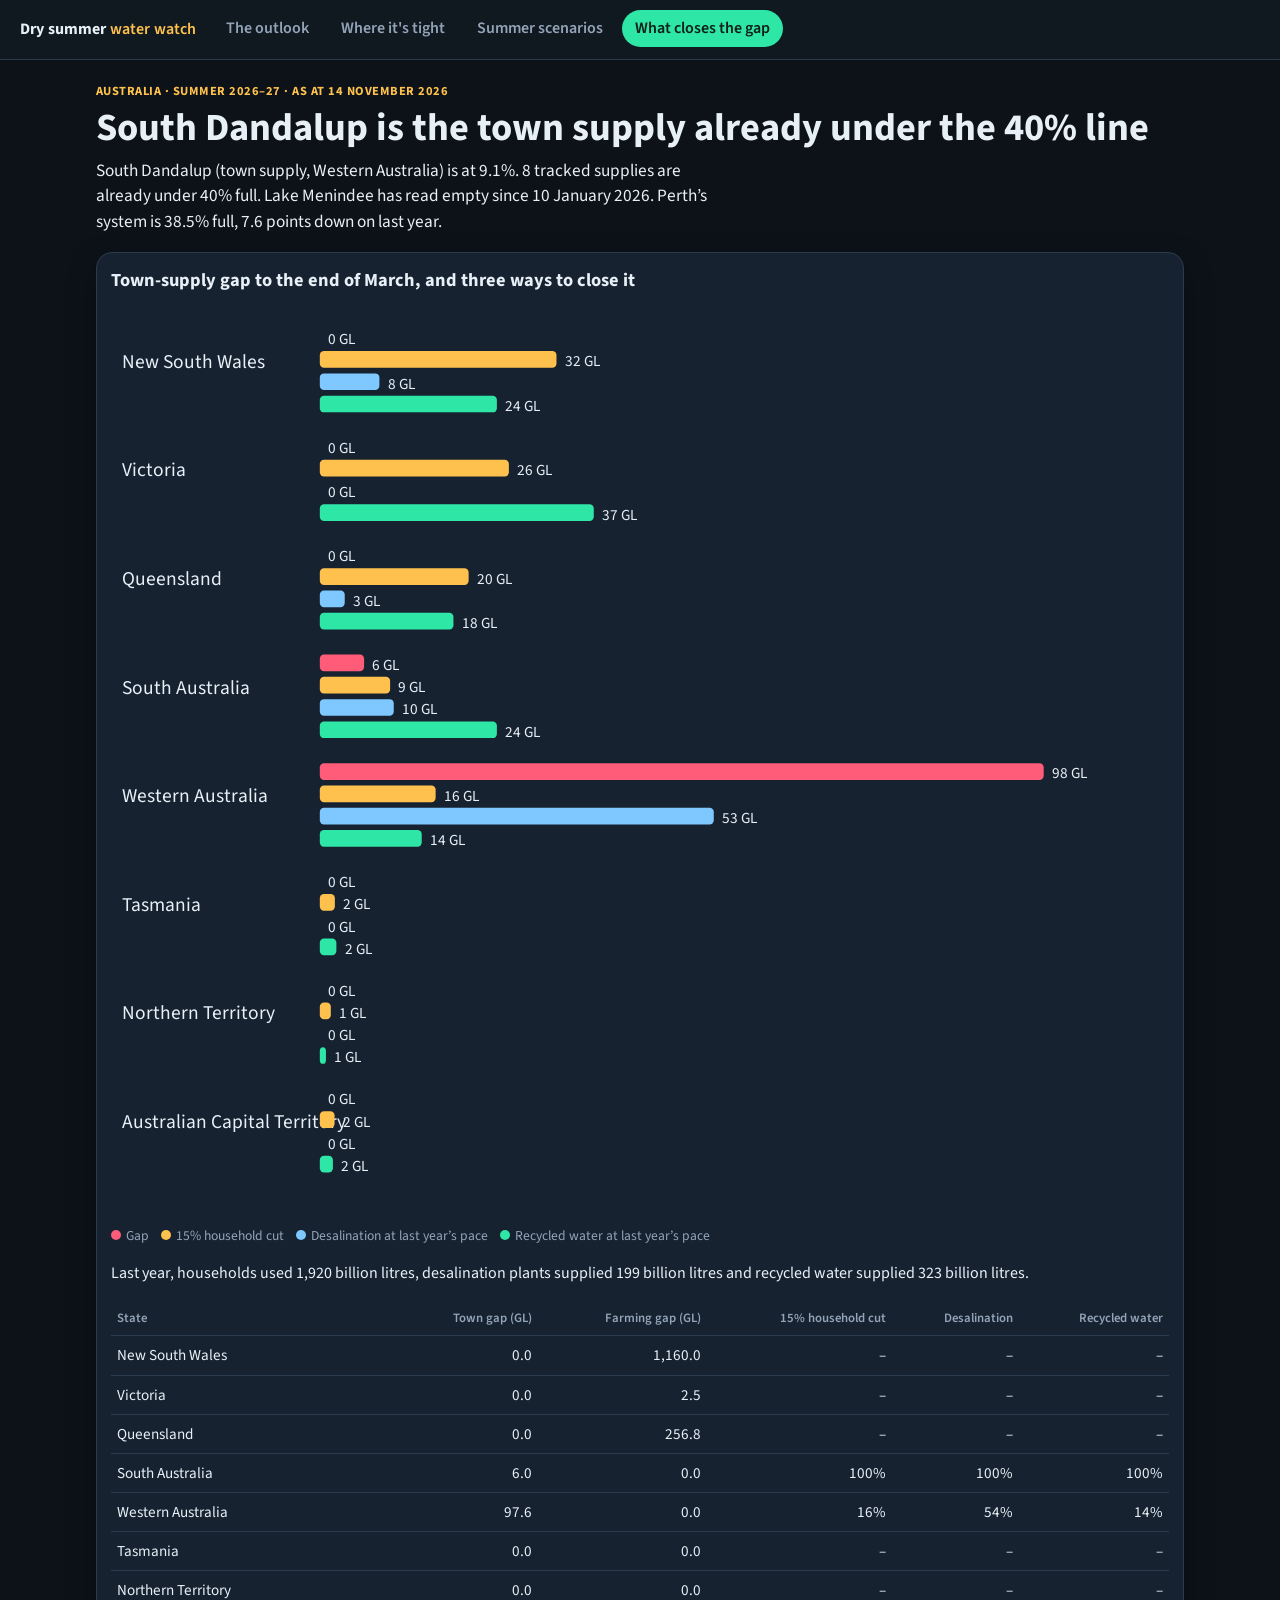
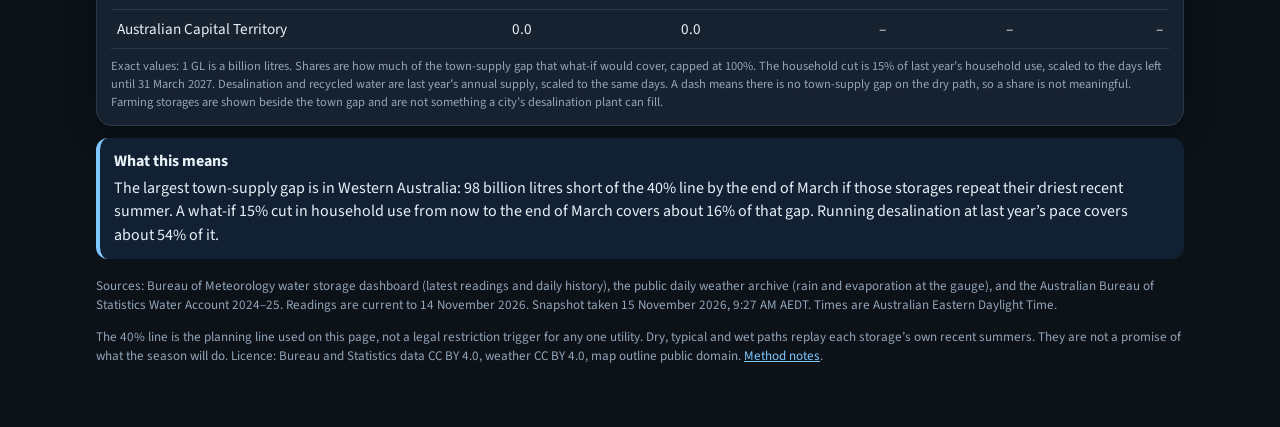
==== site/levers.html @ d5bb5672 "Add a dry-summer water watch on Bureau storage readings. Track which Australian supplies are already" ====
<!DOCTYPE html>
<html lang="en-AU">
<head>
  <meta charset="utf-8">
  <meta name="viewport" content="width=device-width, initial-scale=1">
  <title>What closes the gap · Dry summer water watch</title>
  <link rel="preconnect" href="https://fonts.googleapis.com">
  <link rel="stylesheet" href="https://fonts.googleapis.com/css2?family=Source+Sans+3:wght@400;600;700&amp;display=swap">
  <link rel="stylesheet" href="./assets/style.css">
</head>
<body>
  <header class="topbar">
    <div class="brand">Dry summer <span>water watch</span></div>
    <nav class="tabs" aria-label="Sections"><a class="tab" href="./index.html">The outlook</a><a class="tab" href="./tight.html">Where it&#x27;s tight</a><a class="tab" href="./scenarios.html">Summer scenarios</a><a class="tab active" href="./levers.html">What closes the gap</a></nav>
  </header>
  <main class="wrap">
    <section class="banner"><p class="eyebrow">Australia · summer 2026–27 · as at 14 November 2026</p><h1>South Dandalup is the town supply already under the 40% line</h1><p class="lede">South Dandalup (town supply, Western Australia) is at 9.1%. 8 tracked supplies are already under 40% full. Lake Menindee has read empty since 10 January 2026. Perth’s system is 38.5% full, 7.6 points down on last year.</p></section><section class="panel"><h2>Town-supply gap to the end of March, and three ways to close it</h2><svg class="chart" viewBox="0 0 760 660" role="img" aria-label="Town-supply gap against three what-if responses"><text x="8" y="48" font-size="14">New South Wales</text><rect x="150" y="20" width="0.0" height="12" rx="3" fill="#ff5c7a"/><text x="156.0" y="31" font-size="11">0 GL</text><rect x="150" y="36" width="170.0" height="12" rx="3" fill="#ffc14d"/><text x="326.0" y="47" font-size="11">32 GL</text><rect x="150" y="52" width="42.8" height="12" rx="3" fill="#7ec8ff"/><text x="198.8" y="63" font-size="11">8 GL</text><rect x="150" y="68" width="127.2" height="12" rx="3" fill="#2ee6a6"/><text x="283.2" y="79" font-size="11">24 GL</text><text x="8" y="126" font-size="14">Victoria</text><rect x="150" y="98" width="0.0" height="12" rx="3" fill="#ff5c7a"/><text x="156.0" y="109" font-size="11">0 GL</text><rect x="150" y="114" width="135.8" height="12" rx="3" fill="#ffc14d"/><text x="291.8" y="125" font-size="11">26 GL</text><rect x="150" y="130" width="0.0" height="12" rx="3" fill="#7ec8ff"/><text x="156.0" y="141" font-size="11">0 GL</text><rect x="150" y="146" width="196.8" height="12" rx="3" fill="#2ee6a6"/><text x="352.8" y="157" font-size="11">37 GL</text><text x="8" y="204" font-size="14">Queensland</text><rect x="150" y="176" width="0.0" height="12" rx="3" fill="#ff5c7a"/><text x="156.0" y="187" font-size="11">0 GL</text><rect x="150" y="192" width="106.9" height="12" rx="3" fill="#ffc14d"/><text x="262.9" y="203" font-size="11">20 GL</text><rect x="150" y="208" width="17.9" height="12" rx="3" fill="#7ec8ff"/><text x="173.9" y="219" font-size="11">3 GL</text><rect x="150" y="224" width="96.0" height="12" rx="3" fill="#2ee6a6"/><text x="252.0" y="235" font-size="11">18 GL</text><text x="8" y="282" font-size="14">South Australia</text><rect x="150" y="254" width="31.8" height="12" rx="3" fill="#ff5c7a"/><text x="187.8" y="265" font-size="11">6 GL</text><rect x="150" y="270" width="50.5" height="12" rx="3" fill="#ffc14d"/><text x="206.5" y="281" font-size="11">9 GL</text><rect x="150" y="286" width="53.1" height="12" rx="3" fill="#7ec8ff"/><text x="209.1" y="297" font-size="11">10 GL</text><rect x="150" y="302" width="127.2" height="12" rx="3" fill="#2ee6a6"/><text x="283.2" y="313" font-size="11">24 GL</text><text x="8" y="360" font-size="14">Western Australia</text><rect x="150" y="332" width="520.0" height="12" rx="3" fill="#ff5c7a"/><text x="676.0" y="343" font-size="11">98 GL</text><rect x="150" y="348" width="83.2" height="12" rx="3" fill="#ffc14d"/><text x="239.2" y="359" font-size="11">16 GL</text><rect x="150" y="364" width="283.0" height="12" rx="3" fill="#7ec8ff"/><text x="439.0" y="375" font-size="11">53 GL</text><rect x="150" y="380" width="73.2" height="12" rx="3" fill="#2ee6a6"/><text x="229.2" y="391" font-size="11">14 GL</text><text x="8" y="438" font-size="14">Tasmania</text><rect x="150" y="410" width="0.0" height="12" rx="3" fill="#ff5c7a"/><text x="156.0" y="421" font-size="11">0 GL</text><rect x="150" y="426" width="10.8" height="12" rx="3" fill="#ffc14d"/><text x="166.8" y="437" font-size="11">2 GL</text><rect x="150" y="442" width="0.0" height="12" rx="3" fill="#7ec8ff"/><text x="156.0" y="453" font-size="11">0 GL</text><rect x="150" y="458" width="11.9" height="12" rx="3" fill="#2ee6a6"/><text x="167.9" y="469" font-size="11">2 GL</text><text x="8" y="516" font-size="14">Northern Territory</text><rect x="150" y="488" width="0.0" height="12" rx="3" fill="#ff5c7a"/><text x="156.0" y="499" font-size="11">0 GL</text><rect x="150" y="504" width="7.9" height="12" rx="3" fill="#ffc14d"/><text x="163.9" y="515" font-size="11">1 GL</text><rect x="150" y="520" width="0.0" height="12" rx="3" fill="#7ec8ff"/><text x="156.0" y="531" font-size="11">0 GL</text><rect x="150" y="536" width="4.4" height="12" rx="3" fill="#2ee6a6"/><text x="160.4" y="547" font-size="11">1 GL</text><text x="8" y="594" font-size="14">Australian Capital Territory</text><rect x="150" y="566" width="0.0" height="12" rx="3" fill="#ff5c7a"/><text x="156.0" y="577" font-size="11">0 GL</text><rect x="150" y="582" width="10.6" height="12" rx="3" fill="#ffc14d"/><text x="166.6" y="593" font-size="11">2 GL</text><rect x="150" y="598" width="0.0" height="12" rx="3" fill="#7ec8ff"/><text x="156.0" y="609" font-size="11">0 GL</text><rect x="150" y="614" width="9.4" height="12" rx="3" fill="#2ee6a6"/><text x="165.4" y="625" font-size="11">2 GL</text></svg><div class="legend"><span><i class="swatch" style="background:#ff5c7a"></i>Gap</span><span><i class="swatch" style="background:#ffc14d"></i>15% household cut</span><span><i class="swatch" style="background:#7ec8ff"></i>Desalination at last year’s pace</span><span><i class="swatch" style="background:#2ee6a6"></i>Recycled water at last year’s pace</span></div><p>Last year, households used 1,920 billion litres, desalination plants supplied 199 billion litres and recycled water supplied 323 billion litres.</p><table><thead><tr><th>State</th><th class='num'>Town gap (GL)</th><th class='num'>Farming gap (GL)</th><th class='num'>15% household cut</th><th class='num'>Desalination</th><th class='num'>Recycled water</th></tr></thead><tbody><tr><td>New South Wales</td><td class='num'>0.0</td><td class='num'>1,160.0</td><td class='num'>–</td><td class='num'>–</td><td class='num'>–</td></tr><tr><td>Victoria</td><td class='num'>0.0</td><td class='num'>2.5</td><td class='num'>–</td><td class='num'>–</td><td class='num'>–</td></tr><tr><td>Queensland</td><td class='num'>0.0</td><td class='num'>256.8</td><td class='num'>–</td><td class='num'>–</td><td class='num'>–</td></tr><tr><td>South Australia</td><td class='num'>6.0</td><td class='num'>0.0</td><td class='num'>100%</td><td class='num'>100%</td><td class='num'>100%</td></tr><tr><td>Western Australia</td><td class='num'>97.6</td><td class='num'>0.0</td><td class='num'>16%</td><td class='num'>54%</td><td class='num'>14%</td></tr><tr><td>Tasmania</td><td class='num'>0.0</td><td class='num'>0.0</td><td class='num'>–</td><td class='num'>–</td><td class='num'>–</td></tr><tr><td>Northern Territory</td><td class='num'>0.0</td><td class='num'>0.0</td><td class='num'>–</td><td class='num'>–</td><td class='num'>–</td></tr><tr><td>Australian Capital Territory</td><td class='num'>0.0</td><td class='num'>0.0</td><td class='num'>–</td><td class='num'>–</td><td class='num'>–</td></tr></tbody></table><p class="exact">Exact values: 1 GL is a billion litres. Shares are how much of the town-supply gap that what-if would cover, capped at 100%. The household cut is 15% of last year’s household use, scaled to the days left until 31 March 2027. Desalination and recycled water are last year’s annual supply, scaled to the same days. A dash means there is no town-supply gap on the dry path, so a share is not meaningful. Farming storages are shown beside the town gap and are not something a city’s desalination plant can fill.</p></section><aside class="means"><strong>What this means</strong>The largest town-supply gap is in Western Australia: 98 billion litres short of the 40% line by the end of March if those storages repeat their driest recent summer. A what-if 15% cut in household use from now to the end of March covers about 16% of that gap. Running desalination at last year’s pace covers about 54% of it.</aside>
    <footer class="sources">
      <p>Sources: Bureau of Meteorology water storage dashboard (latest readings and daily history),
      the public daily weather archive (rain and evaporation at the gauge), and the Australian Bureau of Statistics
      Water Account 2024–25. Readings are current to 14 November 2026.
      Snapshot taken 15 November 2026, 9:27 AM AEDT. Times are Australian Eastern Daylight Time.</p>
      <p>The 40% line is the planning line used on this page, not a legal restriction trigger for any one utility.
      Dry, typical and wet paths replay each storage’s own recent summers. They are not a promise of what the season will do.
      Licence: Bureau and Statistics data CC BY 4.0, weather CC BY 4.0, map outline public domain.
      <a href="https://github.com/LuciferDataEngineer/dry-summer-water-watch">Method notes</a>.</p>
    </footer>
  </main>
</body>
</html>
---- site/assets/style.css ----
:root {
  --bg: #0c1218;
  --bar: #101820;
  --card: #172230;
  --line: #2a3b4e;
  --text: #e8f0f7;
  --muted: #93a4b8;
  --good: #2ee6a6;
  --watch: #ffc14d;
  --bad: #ff5c7a;
  --blue: #7ec8ff;
  --shadow: 0 10px 30px rgba(0, 0, 0, 0.28);
  font-family: "Source Sans 3", "Segoe UI", "Helvetica Neue", sans-serif;
}

* { box-sizing: border-box; }

body {
  margin: 0;
  background: var(--bg);
  color: var(--text);
  line-height: 1.45;
}

a { color: inherit; }

.topbar {
  position: sticky;
  top: 0;
  z-index: 5;
  display: flex;
  align-items: center;
  gap: 16px;
  padding: 10px 20px;
  background: var(--bar);
  border-bottom: 1px solid var(--line);
}

.brand {
  font-weight: 700;
  letter-spacing: 0.01em;
  white-space: nowrap;
}

.brand span { color: var(--watch); font-weight: 600; }

.tabs {
  display: flex;
  gap: 6px;
  overflow-x: auto;
  padding-bottom: 2px;
}

.tab {
  text-decoration: none;
  color: var(--muted);
  border: 1px solid transparent;
  border-radius: 999px;
  padding: 6px 12px;
  white-space: nowrap;
  font-weight: 600;
}

.tab.active {
  color: #102018;
  background: var(--good);
}

.wrap {
  max-width: 1120px;
  margin: 0 auto;
  padding: 22px 16px 48px;
}

.banner h1 {
  font-size: clamp(1.7rem, 3vw, 2.4rem);
  line-height: 1.15;
  margin: 6px 0 8px;
}

.eyebrow {
  margin: 0;
  color: var(--watch);
  font-weight: 700;
  letter-spacing: 0.04em;
  text-transform: uppercase;
  font-size: 0.78rem;
}

.lede { font-size: 1.08rem; margin: 0 0 18px; max-width: 70ch; }

.kpis {
  display: grid;
  grid-template-columns: repeat(4, 1fr);
  gap: 12px;
  margin-bottom: 16px;
}

.kpi {
  background: var(--card);
  border: 1px solid var(--line);
  border-top: 4px solid var(--blue);
  border-radius: 14px;
  padding: 14px 14px 12px;
  box-shadow: var(--shadow);
  min-width: 0;
}

.kpi.good { border-top-color: var(--good); }
.kpi.watch { border-top-color: var(--watch); }
.kpi.bad { border-top-color: var(--bad); }

.kpi .label { color: var(--muted); font-size: 0.86rem; font-weight: 600; }
.kpi .value {
  font-size: clamp(1.5rem, 2.4vw, 2rem);
  font-weight: 700;
  line-height: 1.15;
  margin: 6px 0;
  overflow-wrap: anywhere;
}
.kpi .detail { margin: 0; color: var(--text); }
.exact { margin: 8px 0 0; color: var(--muted); font-size: 0.78rem; }

.panel {
  background: var(--card);
  border: 1px solid var(--line);
  border-radius: 16px;
  padding: 14px;
  margin: 12px 0;
  box-shadow: var(--shadow);
}

.panel h2 { margin: 0 0 8px; font-size: 1.15rem; }

.chart { width: 100%; height: auto; display: block; }
.chart text { fill: var(--text); font-family: inherit; }
.muted-text { fill: var(--muted); }

.layout {
  display: grid;
  grid-template-columns: 1.4fr 0.8fr;
  gap: 12px;
}

.means {
  background: #122033;
  border-left: 4px solid var(--blue);
  border-radius: 12px;
  padding: 12px 14px;
  margin: 12px 0;
}

.means strong { display: block; margin-bottom: 4px; }

.pills { display: flex; flex-wrap: wrap; gap: 6px; margin: 8px 0 12px; }
.pill {
  border: 1px solid var(--line);
  background: transparent;
  color: var(--text);
  border-radius: 999px;
  padding: 6px 12px;
  font-weight: 600;
  cursor: pointer;
  font-family: inherit;
  font-size: 0.92rem;
}
.pill.active { background: var(--blue); color: #081018; border-color: var(--blue); }

table { width: 100%; border-collapse: collapse; font-size: 0.95rem; }
th, td { text-align: left; padding: 8px 6px; border-bottom: 1px solid var(--line); vertical-align: top; }
th { color: var(--muted); font-weight: 600; font-size: 0.8rem; }
.num { text-align: right; font-variant-numeric: tabular-nums; white-space: nowrap; }

.legend { display: flex; flex-wrap: wrap; gap: 12px; color: var(--muted); font-size: 0.85rem; margin-top: 6px; }
.swatch { display: inline-block; width: 10px; height: 10px; border-radius: 99px; margin-right: 5px; }

footer.sources {
  color: var(--muted);
  font-size: 0.82rem;
  margin-top: 18px;
}
footer.sources a { color: var(--blue); }

@media (max-width: 900px) {
  .kpis { grid-template-columns: 1fr 1fr; }
  .layout { grid-template-columns: 1fr; }
  .topbar { flex-wrap: wrap; }
}

@media (max-width: 560px) {
  .kpis { grid-template-columns: 1fr; }
  table { font-size: 0.86rem; }
  th:nth-child(3), td:nth-child(3) { display: none; }
}
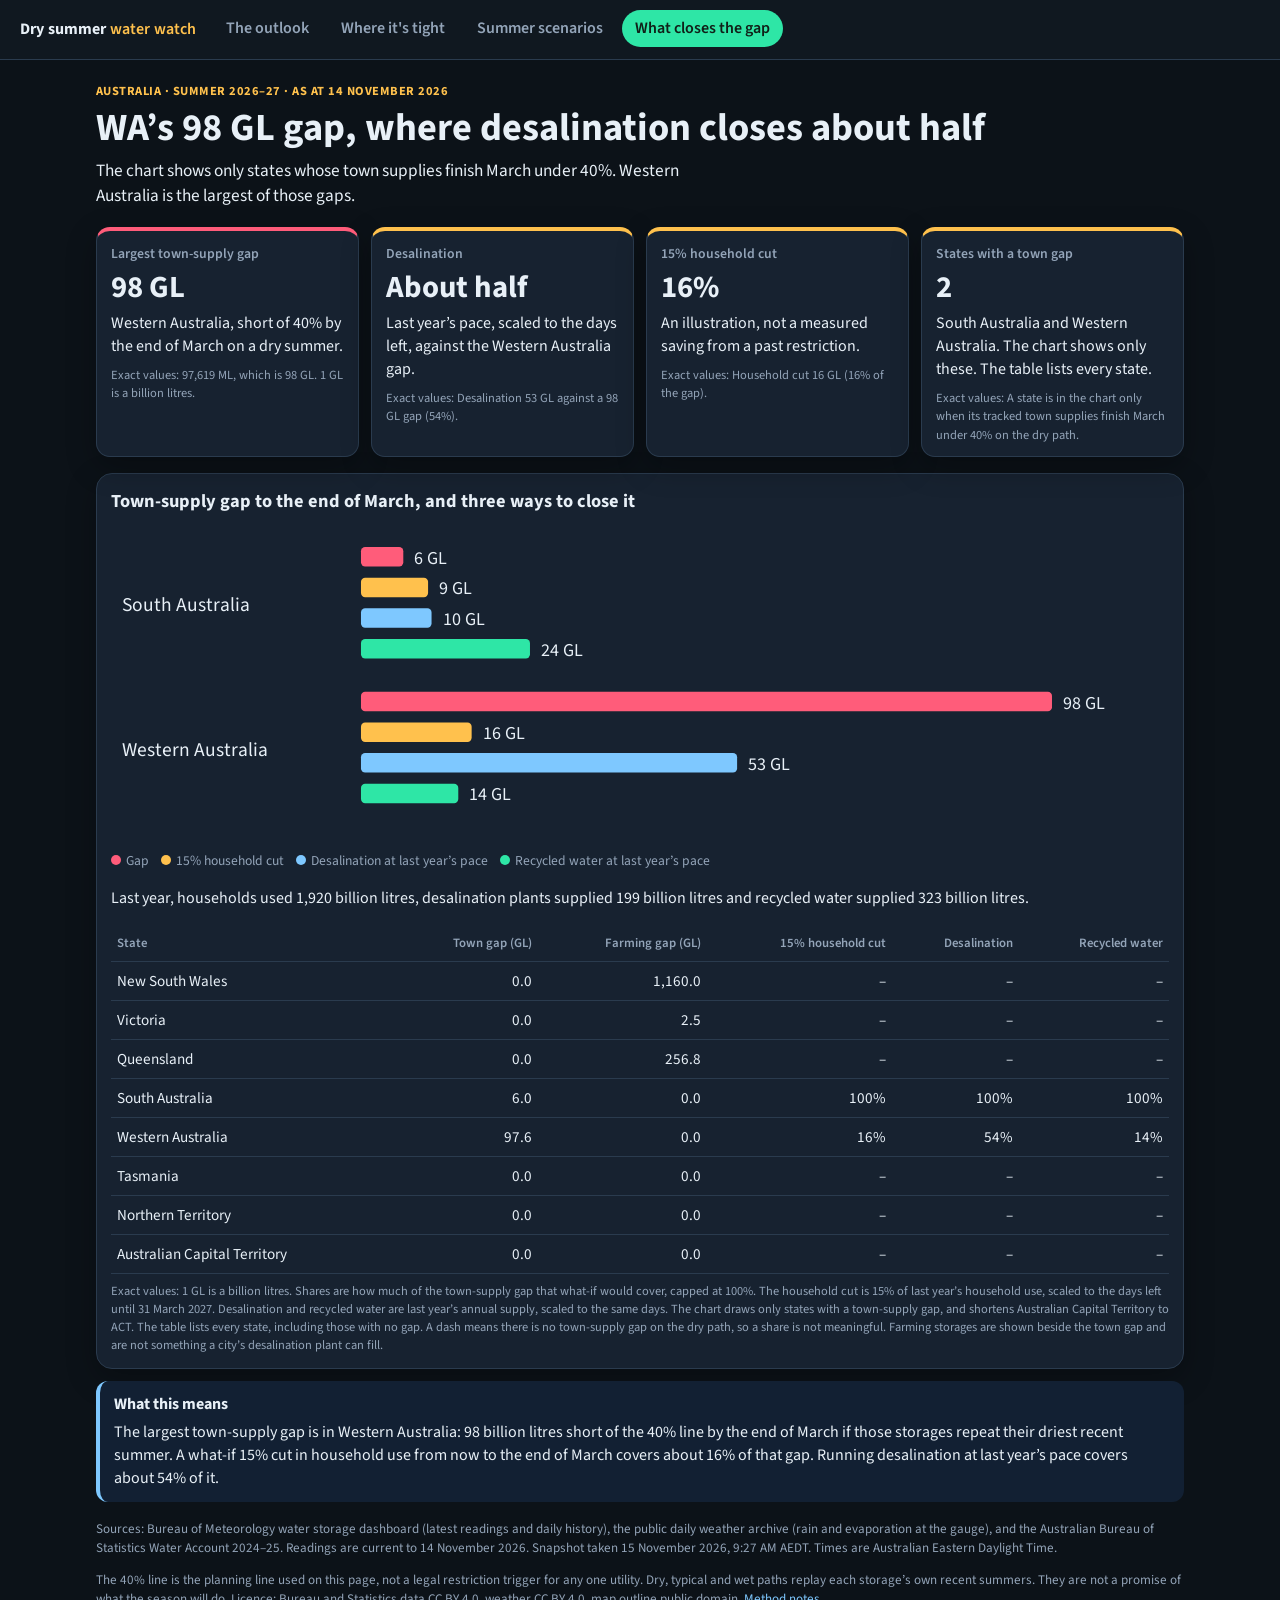
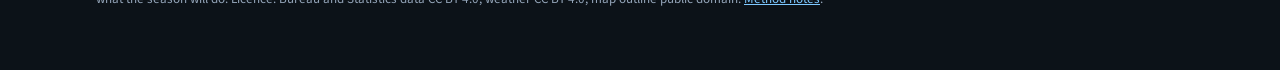
==== commit 2e0d73cb: "Fix dashboard layout, tab headlines, and the under-40% count Give each tab its own takeaway and KPI " ====
--- a/site/levers.html
+++ b/site/levers.html
@@ -14,7 +14,27 @@
     <nav class="tabs" aria-label="Sections"><a class="tab" href="./index.html">The outlook</a><a class="tab" href="./tight.html">Where it&#x27;s tight</a><a class="tab" href="./scenarios.html">Summer scenarios</a><a class="tab active" href="./levers.html">What closes the gap</a></nav>
   </header>
   <main class="wrap">
-    <section class="banner"><p class="eyebrow">Australia · summer 2026–27 · as at 14 November 2026</p><h1>South Dandalup is the town supply already under the 40% line</h1><p class="lede">South Dandalup (town supply, Western Australia) is at 9.1%. 8 tracked supplies are already under 40% full. Lake Menindee has read empty since 10 January 2026. Perth’s system is 38.5% full, 7.6 points down on last year.</p></section><section class="panel"><h2>Town-supply gap to the end of March, and three ways to close it</h2><svg class="chart" viewBox="0 0 760 660" role="img" aria-label="Town-supply gap against three what-if responses"><text x="8" y="48" font-size="14">New South Wales</text><rect x="150" y="20" width="0.0" height="12" rx="3" fill="#ff5c7a"/><text x="156.0" y="31" font-size="11">0 GL</text><rect x="150" y="36" width="170.0" height="12" rx="3" fill="#ffc14d"/><text x="326.0" y="47" font-size="11">32 GL</text><rect x="150" y="52" width="42.8" height="12" rx="3" fill="#7ec8ff"/><text x="198.8" y="63" font-size="11">8 GL</text><rect x="150" y="68" width="127.2" height="12" rx="3" fill="#2ee6a6"/><text x="283.2" y="79" font-size="11">24 GL</text><text x="8" y="126" font-size="14">Victoria</text><rect x="150" y="98" width="0.0" height="12" rx="3" fill="#ff5c7a"/><text x="156.0" y="109" font-size="11">0 GL</text><rect x="150" y="114" width="135.8" height="12" rx="3" fill="#ffc14d"/><text x="291.8" y="125" font-size="11">26 GL</text><rect x="150" y="130" width="0.0" height="12" rx="3" fill="#7ec8ff"/><text x="156.0" y="141" font-size="11">0 GL</text><rect x="150" y="146" width="196.8" height="12" rx="3" fill="#2ee6a6"/><text x="352.8" y="157" font-size="11">37 GL</text><text x="8" y="204" font-size="14">Queensland</text><rect x="150" y="176" width="0.0" height="12" rx="3" fill="#ff5c7a"/><text x="156.0" y="187" font-size="11">0 GL</text><rect x="150" y="192" width="106.9" height="12" rx="3" fill="#ffc14d"/><text x="262.9" y="203" font-size="11">20 GL</text><rect x="150" y="208" width="17.9" height="12" rx="3" fill="#7ec8ff"/><text x="173.9" y="219" font-size="11">3 GL</text><rect x="150" y="224" width="96.0" height="12" rx="3" fill="#2ee6a6"/><text x="252.0" y="235" font-size="11">18 GL</text><text x="8" y="282" font-size="14">South Australia</text><rect x="150" y="254" width="31.8" height="12" rx="3" fill="#ff5c7a"/><text x="187.8" y="265" font-size="11">6 GL</text><rect x="150" y="270" width="50.5" height="12" rx="3" fill="#ffc14d"/><text x="206.5" y="281" font-size="11">9 GL</text><rect x="150" y="286" width="53.1" height="12" rx="3" fill="#7ec8ff"/><text x="209.1" y="297" font-size="11">10 GL</text><rect x="150" y="302" width="127.2" height="12" rx="3" fill="#2ee6a6"/><text x="283.2" y="313" font-size="11">24 GL</text><text x="8" y="360" font-size="14">Western Australia</text><rect x="150" y="332" width="520.0" height="12" rx="3" fill="#ff5c7a"/><text x="676.0" y="343" font-size="11">98 GL</text><rect x="150" y="348" width="83.2" height="12" rx="3" fill="#ffc14d"/><text x="239.2" y="359" font-size="11">16 GL</text><rect x="150" y="364" width="283.0" height="12" rx="3" fill="#7ec8ff"/><text x="439.0" y="375" font-size="11">53 GL</text><rect x="150" y="380" width="73.2" height="12" rx="3" fill="#2ee6a6"/><text x="229.2" y="391" font-size="11">14 GL</text><text x="8" y="438" font-size="14">Tasmania</text><rect x="150" y="410" width="0.0" height="12" rx="3" fill="#ff5c7a"/><text x="156.0" y="421" font-size="11">0 GL</text><rect x="150" y="426" width="10.8" height="12" rx="3" fill="#ffc14d"/><text x="166.8" y="437" font-size="11">2 GL</text><rect x="150" y="442" width="0.0" height="12" rx="3" fill="#7ec8ff"/><text x="156.0" y="453" font-size="11">0 GL</text><rect x="150" y="458" width="11.9" height="12" rx="3" fill="#2ee6a6"/><text x="167.9" y="469" font-size="11">2 GL</text><text x="8" y="516" font-size="14">Northern Territory</text><rect x="150" y="488" width="0.0" height="12" rx="3" fill="#ff5c7a"/><text x="156.0" y="499" font-size="11">0 GL</text><rect x="150" y="504" width="7.9" height="12" rx="3" fill="#ffc14d"/><text x="163.9" y="515" font-size="11">1 GL</text><rect x="150" y="520" width="0.0" height="12" rx="3" fill="#7ec8ff"/><text x="156.0" y="531" font-size="11">0 GL</text><rect x="150" y="536" width="4.4" height="12" rx="3" fill="#2ee6a6"/><text x="160.4" y="547" font-size="11">1 GL</text><text x="8" y="594" font-size="14">Australian Capital Territory</text><rect x="150" y="566" width="0.0" height="12" rx="3" fill="#ff5c7a"/><text x="156.0" y="577" font-size="11">0 GL</text><rect x="150" y="582" width="10.6" height="12" rx="3" fill="#ffc14d"/><text x="166.6" y="593" font-size="11">2 GL</text><rect x="150" y="598" width="0.0" height="12" rx="3" fill="#7ec8ff"/><text x="156.0" y="609" font-size="11">0 GL</text><rect x="150" y="614" width="9.4" height="12" rx="3" fill="#2ee6a6"/><text x="165.4" y="625" font-size="11">2 GL</text></svg><div class="legend"><span><i class="swatch" style="background:#ff5c7a"></i>Gap</span><span><i class="swatch" style="background:#ffc14d"></i>15% household cut</span><span><i class="swatch" style="background:#7ec8ff"></i>Desalination at last year’s pace</span><span><i class="swatch" style="background:#2ee6a6"></i>Recycled water at last year’s pace</span></div><p>Last year, households used 1,920 billion litres, desalination plants supplied 199 billion litres and recycled water supplied 323 billion litres.</p><table><thead><tr><th>State</th><th class='num'>Town gap (GL)</th><th class='num'>Farming gap (GL)</th><th class='num'>15% household cut</th><th class='num'>Desalination</th><th class='num'>Recycled water</th></tr></thead><tbody><tr><td>New South Wales</td><td class='num'>0.0</td><td class='num'>1,160.0</td><td class='num'>–</td><td class='num'>–</td><td class='num'>–</td></tr><tr><td>Victoria</td><td class='num'>0.0</td><td class='num'>2.5</td><td class='num'>–</td><td class='num'>–</td><td class='num'>–</td></tr><tr><td>Queensland</td><td class='num'>0.0</td><td class='num'>256.8</td><td class='num'>–</td><td class='num'>–</td><td class='num'>–</td></tr><tr><td>South Australia</td><td class='num'>6.0</td><td class='num'>0.0</td><td class='num'>100%</td><td class='num'>100%</td><td class='num'>100%</td></tr><tr><td>Western Australia</td><td class='num'>97.6</td><td class='num'>0.0</td><td class='num'>16%</td><td class='num'>54%</td><td class='num'>14%</td></tr><tr><td>Tasmania</td><td class='num'>0.0</td><td class='num'>0.0</td><td class='num'>–</td><td class='num'>–</td><td class='num'>–</td></tr><tr><td>Northern Territory</td><td class='num'>0.0</td><td class='num'>0.0</td><td class='num'>–</td><td class='num'>–</td><td class='num'>–</td></tr><tr><td>Australian Capital Territory</td><td class='num'>0.0</td><td class='num'>0.0</td><td class='num'>–</td><td class='num'>–</td><td class='num'>–</td></tr></tbody></table><p class="exact">Exact values: 1 GL is a billion litres. Shares are how much of the town-supply gap that what-if would cover, capped at 100%. The household cut is 15% of last year’s household use, scaled to the days left until 31 March 2027. Desalination and recycled water are last year’s annual supply, scaled to the same days. A dash means there is no town-supply gap on the dry path, so a share is not meaningful. Farming storages are shown beside the town gap and are not something a city’s desalination plant can fill.</p></section><aside class="means"><strong>What this means</strong>The largest town-supply gap is in Western Australia: 98 billion litres short of the 40% line by the end of March if those storages repeat their driest recent summer. A what-if 15% cut in household use from now to the end of March covers about 16% of that gap. Running desalination at last year’s pace covers about 54% of it.</aside>
+    <section class="banner"><p class="eyebrow">Australia · summer 2026–27 · as at 14 November 2026</p><h1>WA’s 98 GL gap, where desalination closes about half</h1><p class="lede">The chart shows only states whose town supplies finish March under 40%. Western Australia is the largest of those gaps.</p></section><section class="kpis" style="--cols: 4"><article class="kpi bad">
+              <div class="label">Largest town-supply gap</div>
+              <div class="value">98 GL</div>
+              <p class="detail">Western Australia, short of 40% by the end of March on a dry summer.</p>
+              <p class="exact">Exact values: 97,619 ML, which is 98 GL. 1 GL is a billion litres.</p>
+            </article><article class="kpi watch">
+              <div class="label">Desalination</div>
+              <div class="value">About half</div>
+              <p class="detail">Last year’s pace, scaled to the days left, against the Western Australia gap.</p>
+              <p class="exact">Exact values: Desalination 53 GL against a 98 GL gap (54%).</p>
+            </article><article class="kpi watch">
+              <div class="label">15% household cut</div>
+              <div class="value">16%</div>
+              <p class="detail">An illustration, not a measured saving from a past restriction.</p>
+              <p class="exact">Exact values: Household cut 16 GL (16% of the gap).</p>
+            </article><article class="kpi watch">
+              <div class="label">States with a town gap</div>
+              <div class="value">2</div>
+              <p class="detail">South Australia and Western Australia. The chart shows only these. The table lists every state.</p>
+              <p class="exact">Exact values: A state is in the chart only when its tracked town supplies finish March under 40% on the dry path.</p>
+            </article></section><section class="panel"><h2>Town-supply gap to the end of March, and three ways to close it</h2><svg class="chart lever-chart" viewBox="0 0 760 232" role="img" aria-label="Town-supply gap against three what-if responses"><text x="8" y="64" font-size="14">South Australia</text><rect x="179.56" y="18" width="30.4" height="14" rx="3" fill="#ff5c7a"/><text x="217.9" y="30" font-size="13">6 GL</text><rect x="179.56" y="40" width="48.2" height="14" rx="3" fill="#ffc14d"/><text x="235.7" y="52" font-size="13">9 GL</text><rect x="179.56" y="62" width="50.7" height="14" rx="3" fill="#7ec8ff"/><text x="238.3" y="74" font-size="13">10 GL</text><rect x="179.56" y="84" width="121.4" height="14" rx="3" fill="#2ee6a6"/><text x="309.0" y="96" font-size="13">24 GL</text><text x="8" y="168" font-size="14">Western Australia</text><rect x="179.56" y="122" width="496.4" height="14" rx="3" fill="#ff5c7a"/><text x="684.0" y="134" font-size="13">98 GL</text><rect x="179.56" y="144" width="79.5" height="14" rx="3" fill="#ffc14d"/><text x="267.0" y="156" font-size="13">16 GL</text><rect x="179.56" y="166" width="270.2" height="14" rx="3" fill="#7ec8ff"/><text x="457.8" y="178" font-size="13">53 GL</text><rect x="179.56" y="188" width="69.9" height="14" rx="3" fill="#2ee6a6"/><text x="257.4" y="200" font-size="13">14 GL</text></svg><div class="legend"><span><i class="swatch" style="background:#ff5c7a"></i>Gap</span><span><i class="swatch" style="background:#ffc14d"></i>15% household cut</span><span><i class="swatch" style="background:#7ec8ff"></i>Desalination at last year’s pace</span><span><i class="swatch" style="background:#2ee6a6"></i>Recycled water at last year’s pace</span></div><p>Last year, households used 1,920 billion litres, desalination plants supplied 199 billion litres and recycled water supplied 323 billion litres.</p><table><thead><tr><th>State</th><th class='num'>Town gap (GL)</th><th class='num'>Farming gap (GL)</th><th class='num'>15% household cut</th><th class='num'>Desalination</th><th class='num'>Recycled water</th></tr></thead><tbody><tr><td>New South Wales</td><td class='num'>0.0</td><td class='num'>1,160.0</td><td class='num'>–</td><td class='num'>–</td><td class='num'>–</td></tr><tr><td>Victoria</td><td class='num'>0.0</td><td class='num'>2.5</td><td class='num'>–</td><td class='num'>–</td><td class='num'>–</td></tr><tr><td>Queensland</td><td class='num'>0.0</td><td class='num'>256.8</td><td class='num'>–</td><td class='num'>–</td><td class='num'>–</td></tr><tr><td>South Australia</td><td class='num'>6.0</td><td class='num'>0.0</td><td class='num'>100%</td><td class='num'>100%</td><td class='num'>100%</td></tr><tr><td>Western Australia</td><td class='num'>97.6</td><td class='num'>0.0</td><td class='num'>16%</td><td class='num'>54%</td><td class='num'>14%</td></tr><tr><td>Tasmania</td><td class='num'>0.0</td><td class='num'>0.0</td><td class='num'>–</td><td class='num'>–</td><td class='num'>–</td></tr><tr><td>Northern Territory</td><td class='num'>0.0</td><td class='num'>0.0</td><td class='num'>–</td><td class='num'>–</td><td class='num'>–</td></tr><tr><td>Australian Capital Territory</td><td class='num'>0.0</td><td class='num'>0.0</td><td class='num'>–</td><td class='num'>–</td><td class='num'>–</td></tr></tbody></table><p class="exact">Exact values: 1 GL is a billion litres. Shares are how much of the town-supply gap that what-if would cover, capped at 100%. The household cut is 15% of last year’s household use, scaled to the days left until 31 March 2027. Desalination and recycled water are last year’s annual supply, scaled to the same days. The chart draws only states with a town-supply gap, and shortens Australian Capital Territory to ACT. The table lists every state, including those with no gap. A dash means there is no town-supply gap on the dry path, so a share is not meaningful. Farming storages are shown beside the town gap and are not something a city’s desalination plant can fill.</p></section><aside class="means"><strong>What this means</strong>The largest town-supply gap is in Western Australia: 98 billion litres short of the 40% line by the end of March if those storages repeat their driest recent summer. A what-if 15% cut in household use from now to the end of March covers about 16% of that gap. Running desalination at last year’s pace covers about 54% of it.</aside>
     <footer class="sources">
       <p>Sources: Bureau of Meteorology water storage dashboard (latest readings and daily history),
       the public daily weather archive (rain and evaporation at the gauge), and the Australian Bureau of Statistics
--- a/site/assets/style.css
+++ b/site/assets/style.css
@@ -91,7 +91,7 @@
 
 .kpis {
   display: grid;
-  grid-template-columns: repeat(4, 1fr);
+  grid-template-columns: repeat(var(--cols, 5), minmax(0, 1fr));
   gap: 12px;
   margin-bottom: 16px;
 }
@@ -110,6 +110,9 @@
 .kpi.watch { border-top-color: var(--watch); }
 .kpi.bad { border-top-color: var(--bad); }
 
+.kpi .label,
+.kpi .detail,
+.kpi .exact { overflow-wrap: anywhere; }
 .kpi .label { color: var(--muted); font-size: 0.86rem; font-weight: 600; }
 .kpi .value {
   font-size: clamp(1.5rem, 2.4vw, 2rem);
@@ -138,8 +141,14 @@
 
 .layout {
   display: grid;
-  grid-template-columns: 1.4fr 0.8fr;
+  grid-template-columns: 1fr;
   gap: 12px;
+}
+
+.map-panel .chart {
+  width: min(100%, 760px);
+  height: auto;
+  margin: 0 auto;
 }
 
 .means {
@@ -182,7 +191,7 @@
 footer.sources a { color: var(--blue); }
 
 @media (max-width: 900px) {
-  .kpis { grid-template-columns: 1fr 1fr; }
+  .kpis { grid-template-columns: repeat(2, minmax(0, 1fr)); }
   .layout { grid-template-columns: 1fr; }
   .topbar { flex-wrap: wrap; }
 }
